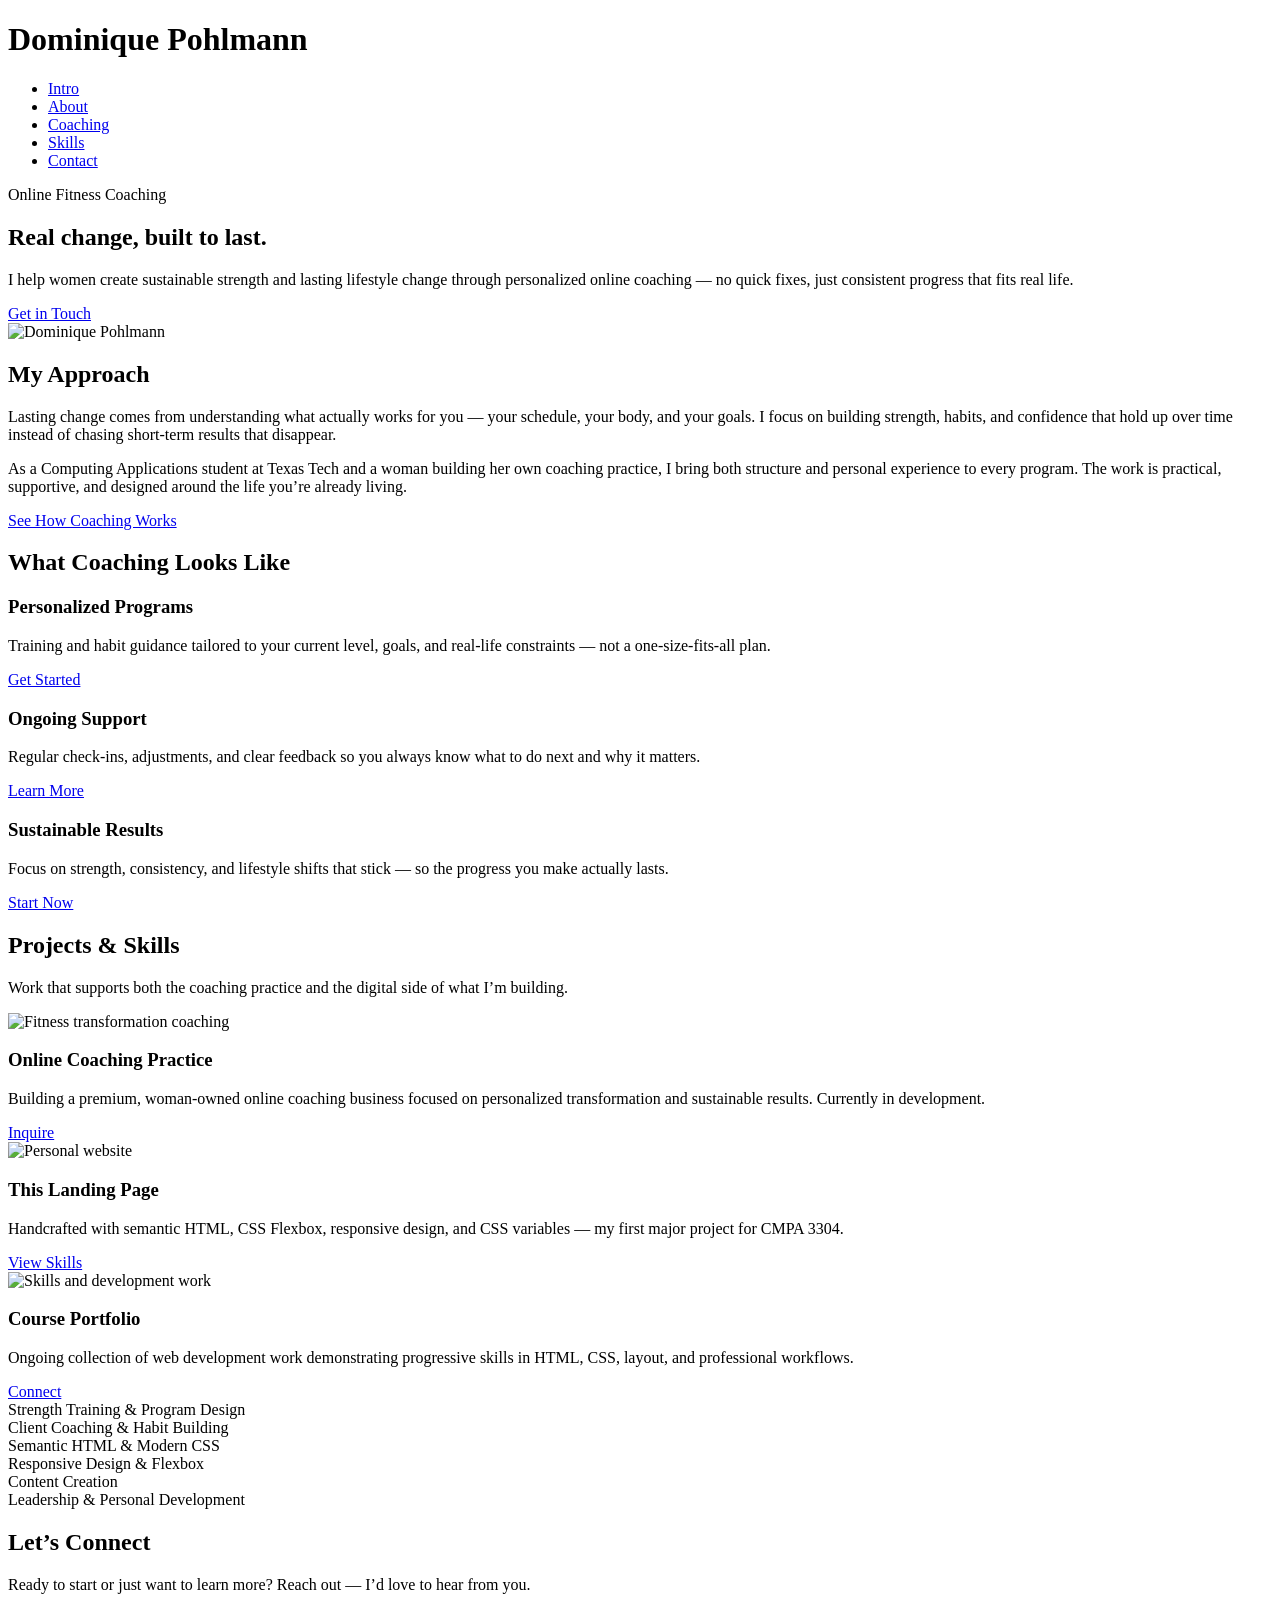
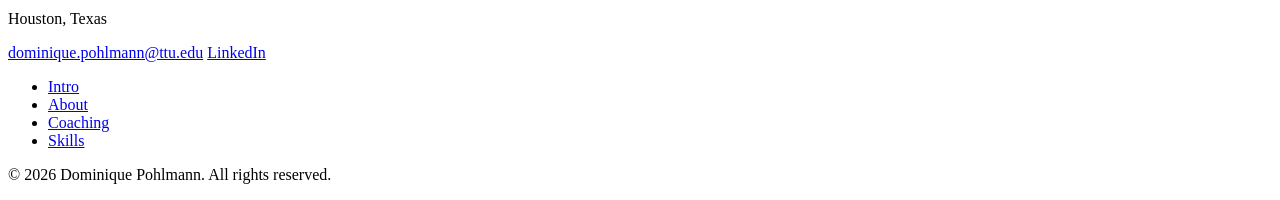
==== project-01/index.html @ d1913ff8 "Commit style and index file for project 1" ====
<!DOCTYPE html>
<html lang="UTF-8">
<head>
    <meta charset="UTF-8">
    <meta name="viewport" content="width=device-width, initial-scale=1.o">
    <title> Dominique Pohlmann | Online Fitness Coach</title>
</head>
<body>
    <header class="site-header">
     <div class="header-inner">
        <h1>Dominique Pohlmann</h1>
         <nav aria-label="Main navigation">
            <ul>
          <li><a href="#intro">Intro</a></li>
          <li><a href="#about">About</a></li>
          <li><a href="#coaching">Coaching</a></li>
          <li><a href="#skills">Skills</a></li>
          <li><a href="#contact">Contact</a></li>      
            </ul>
         </nav>  
        </ul>
     </div>
    </header>
     <main>
    <section id="intro" class="intro-section">
      <div class="intro-text">
        <p class="eyebrow">Online Fitness Coaching</p>
        <h2>Real change, built to last.</h2>
        <p class="lead">
          I help women create sustainable strength and lasting lifestyle change through personalized online coaching — no quick fixes, just consistent progress that fits real life.
        </p>
        <a href="#contact" class="cta-button">Get in Touch</a>
      </div>
      <div class="intro-image">
        <img src="portrait.jpg" alt="Dominique Pohlmann" width="560" height="700">
      </div>
    </section>
     <section id="about" class="about-section">
      <div class="section-inner">
        <h2>My Approach</h2>
        <p>
          Lasting change comes from understanding what actually works for you — your schedule, your body, and your goals. I focus on building strength, habits, and confidence that hold up over time instead of chasing short-term results that disappear.
        </p>
        <p>
          As a Computing Applications student at Texas Tech and a woman building her own coaching practice, I bring both structure and personal experience to every program. The work is practical, supportive, and designed around the life you’re already living.
        </p>
        <a href="#coaching" class="btn btn-secondary">See How Coaching Works</a>
      </div>
    </section>

<section id="coaching" class="coaching-section">
      <div class="section-inner">
        <h2>What Coaching Looks Like</h2>
        <div class="coaching-grid">
          <article class="coaching-card">
            <h3>Personalized Programs</h3>
            <p>Training and habit guidance tailored to your current level, goals, and real-life constraints — not a one-size-fits-all plan.</p>
            <a href="#contact" class="btn btn-outline">Get Started</a>
          </article>
          <article class="coaching-card">
            <h3>Ongoing Support</h3>
            <p>Regular check-ins, adjustments, and clear feedback so you always know what to do next and why it matters.</p>
            <a href="#contact" class="btn btn-outline">Learn More</a>
          </article>
          <article class="coaching-card">
            <h3>Sustainable Results</h3>
            <p>Focus on strength, consistency, and lifestyle shifts that stick — so the progress you make actually lasts.</p>
            <a href="#contact" class="btn btn-outline">Start Now</a>
          </article>
        </div>
      </div>
    </section>

     <section id="skills" class="skills-projects">
      <div class="section-inner">
        <h2>Projects & Skills</h2>
        <p class="section-intro">Work that supports both the coaching practice and the digital side of what I’m building.</p>

        <div class="projects-grid">
          <article class="project-card">
            <img src="fitness-project.jpg" alt="Fitness transformation coaching" width="600" height="380">
            <div class="project-content">
              <h3>Online Coaching Practice</h3>
              <p>Building a premium, woman-owned online coaching business focused on personalized transformation and sustainable results. Currently in development.</p>
              <a href="#contact" class="btn btn-primary">Inquire</a>
            </div>
          </article>
          <article class="project-card">
            <img src="website-project.jpg" alt="Personal website" width="600" height="380">
            <div class="project-content">
              <h3>This Landing Page</h3>
              <p>Handcrafted with semantic HTML, CSS Flexbox, responsive design, and CSS variables — my first major project for CMPA 3304.</p>
              <a href="#skills" class="btn btn-primary">View Skills</a>
            </div>
          </article>
          <article class="project-card">
            <img src="skills-visual.jpg" alt="Skills and development work" width="600" height="380">
            <div class="project-content">
              <h3>Course Portfolio</h3>
              <p>Ongoing collection of web development work demonstrating progressive skills in HTML, CSS, layout, and professional workflows.</p>
              <a href="#contact" class="btn btn-primary">Connect</a>
            </div>
          </article>
        </div>

        <div class="skills-list">
          <div class="skill-item">Strength Training & Program Design</div>
          <div class="skill-item">Client Coaching & Habit Building</div>
          <div class="skill-item">Semantic HTML & Modern CSS</div>
          <div class="skill-item">Responsive Design & Flexbox</div>
          <div class="skill-item">Content Creation</div>
          <div class="skill-item">Leadership & Personal Development</div>
        </div>
      </div>
    </section>
    </main>

     <footer id="contact" class="site-footer">
    <div class="footer-inner">
      <div class="footer-text">
        <h2>Let’s Connect</h2>
        <p>Ready to start or just want to learn more? Reach out — I’d love to hear from you.</p>
        <p class="location">Houston, Texas</p>
      </div>
      <div class="footer-links">
        <a href="mailto:dominique.pohlmann@ttu.edu" class="contact-link">dominique.pohlmann@ttu.edu</a>
        <a href="https://www.linkedin.com/in/dominique-pohlmann" class="contact-link" target="_blank" rel="noopener">LinkedIn</a>
        <nav aria-label="Footer navigation">
          <ul>
            <li><a href="#intro">Intro</a></li>
            <li><a href="#about">About</a></li>
            <li><a href="#coaching">Coaching</a></li>
            <li><a href="#skills">Skills</a></li>
          </ul>
        </nav>
      </div>
    </div>
    <p class="copyright">© 2026 Dominique Pohlmann. All rights reserved.</p>
  </footer>
</body>    
</html>
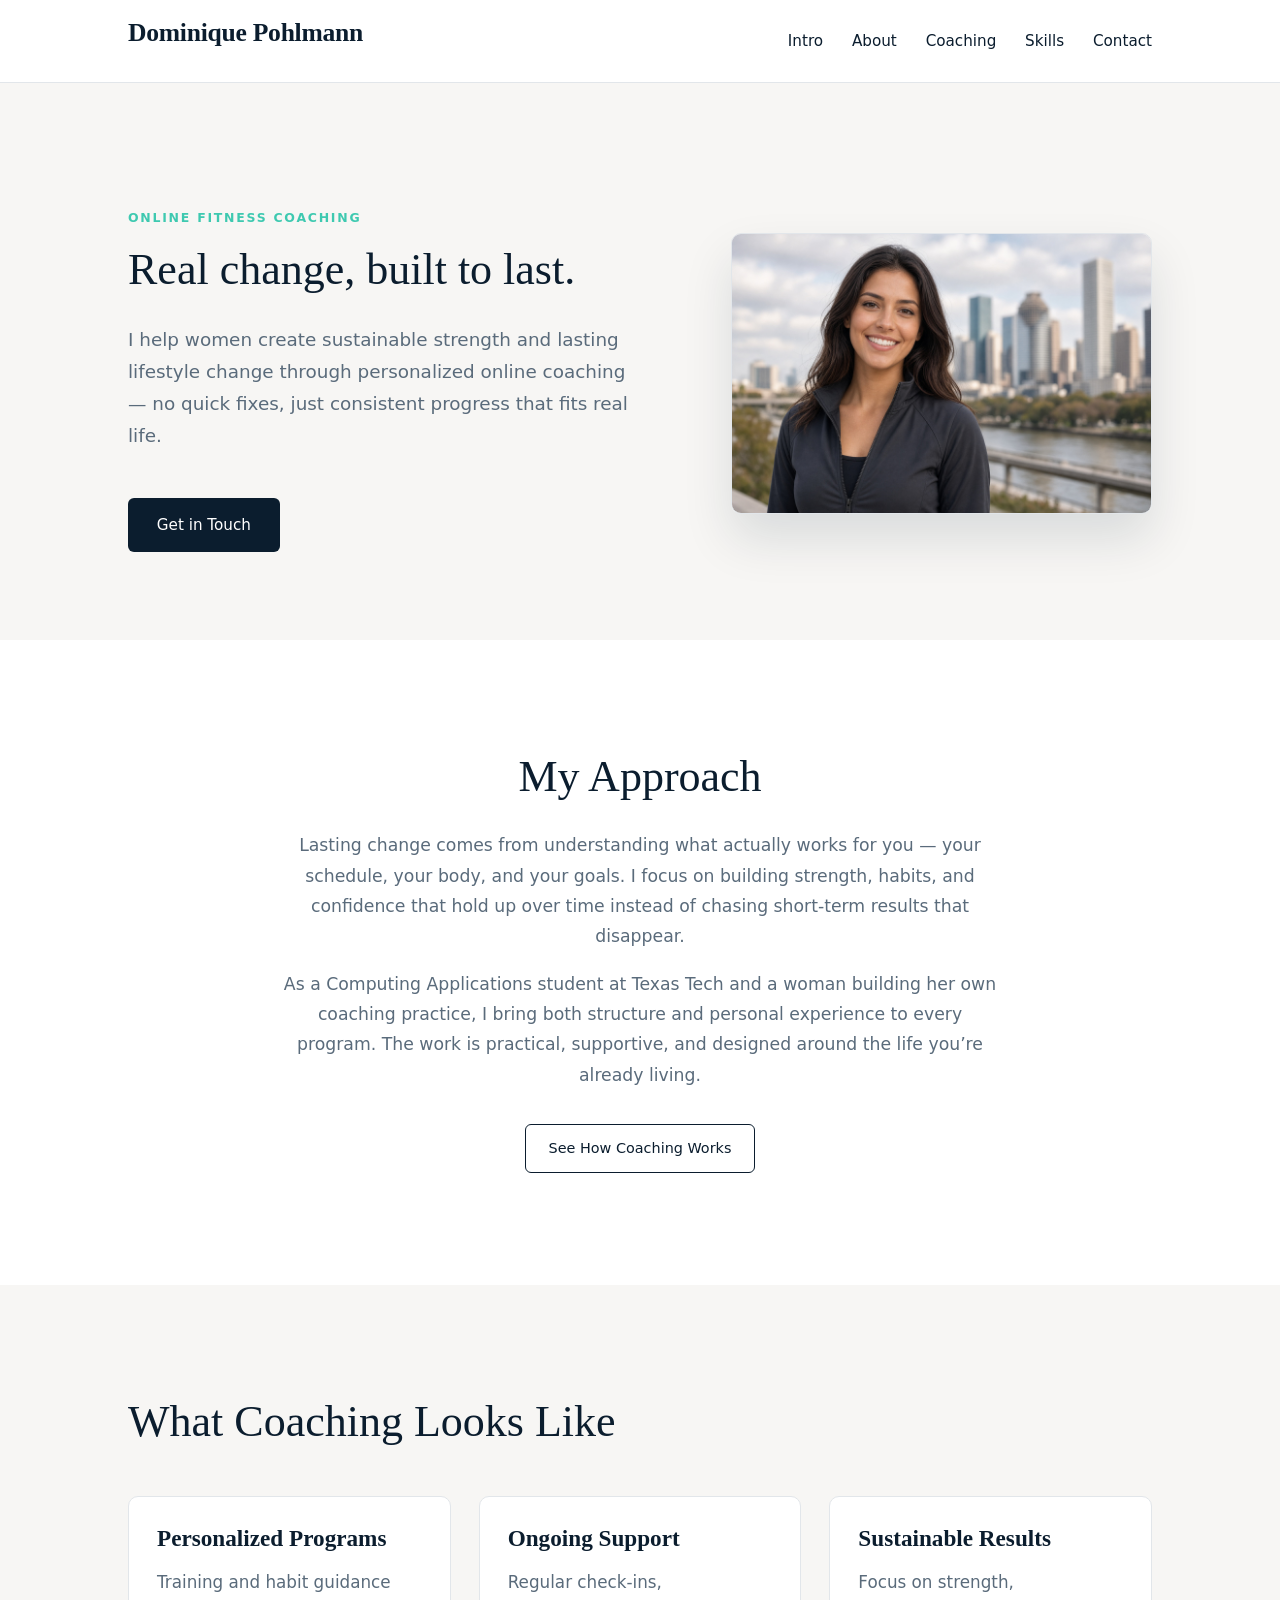
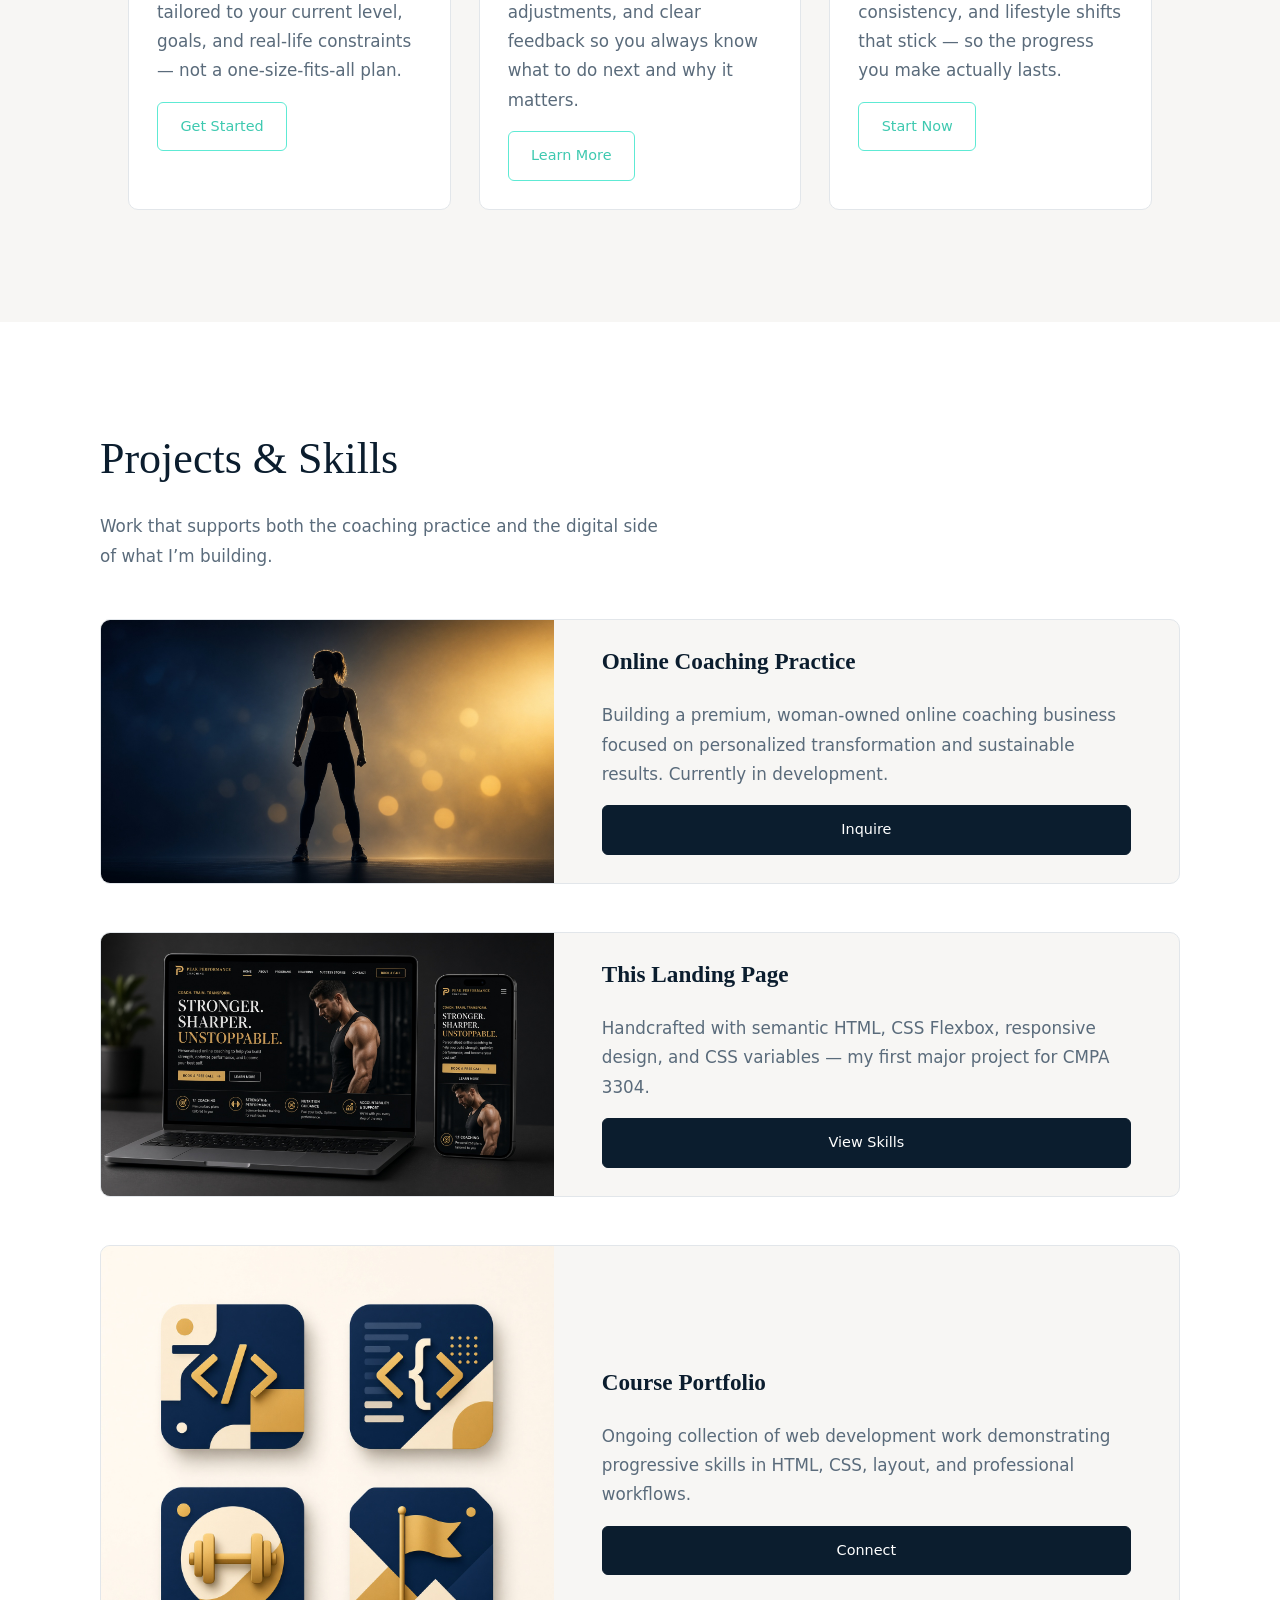
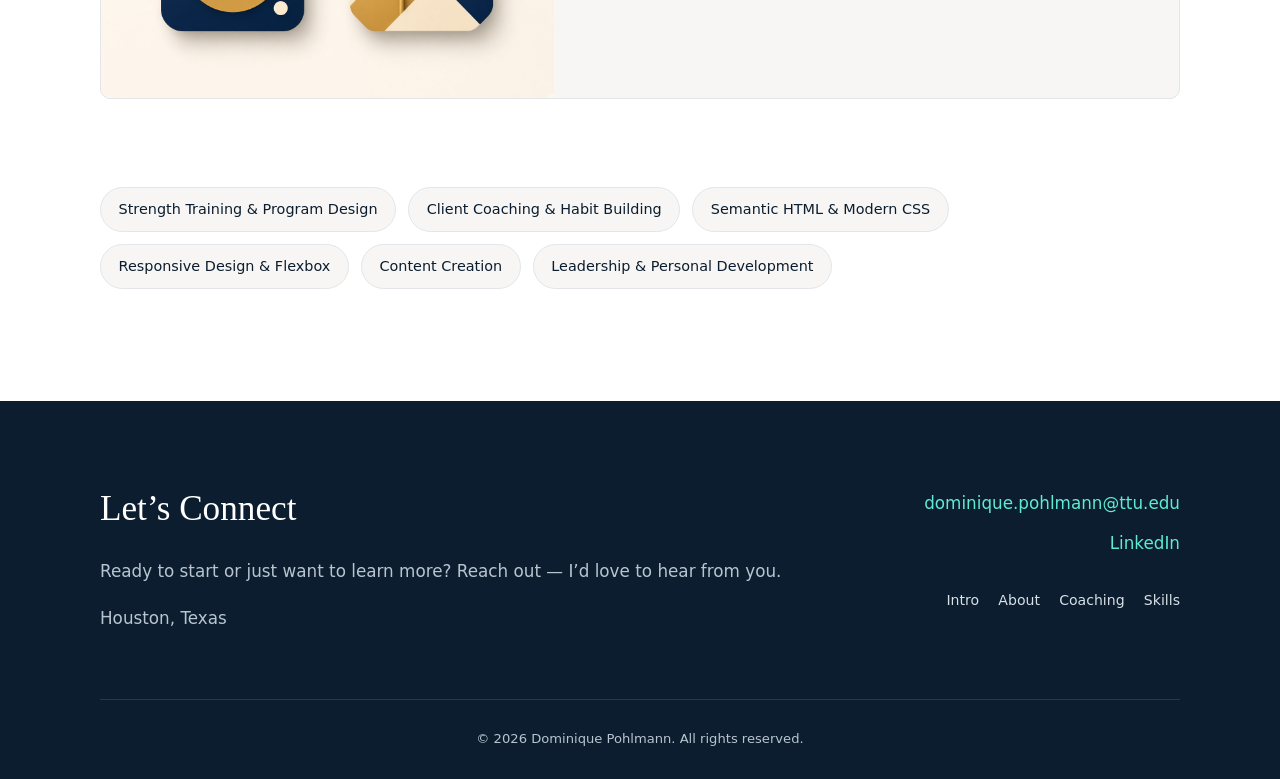
==== commit e7966227: "update index.html" ====
--- a/project-01/index.html
+++ b/project-01/index.html
@@ -1,9 +1,11 @@
 <!DOCTYPE html>
-<html lang="UTF-8">
+<html lang="en">
 <head>
     <meta charset="UTF-8">
-    <meta name="viewport" content="width=device-width, initial-scale=1.o">
+    <meta name="viewport" 
+    content="width=device-width, initial-scale=1.0">
     <title> Dominique Pohlmann | Online Fitness Coach</title>
+    <link rel="stylesheet" href="style.css">
 </head>
 <body>
     <header class="site-header">
@@ -17,8 +19,7 @@
           <li><a href="#skills">Skills</a></li>
           <li><a href="#contact">Contact</a></li>      
             </ul>
-         </nav>  
-        </ul>
+         </nav>
      </div>
     </header>
      <main>
--- a/project-01/style.css
+++ b/project-01/style.css
@@ -0,0 +1,531 @@
+
+:root {
+  --color-navy: #0b1d2e;
+  --color-navy-light: #132a40;
+  --color-teal: #5eead4;
+  --color-teal-soft: #7dd3c7;
+  --color-teal-hover: #3ec9b0;
+  --color-bg: #f7f6f4;
+  --color-bg-white: #ffffff;
+  --color-text: #1c2834;
+  --color-text-muted: #5a6b7b;
+  --color-border: #e2e6ea;
+  --font-heading: "Cormorant Garamond", Georgia, serif;
+  --font-body: "Outfit", system-ui, sans-serif;
+  --space-sm: 1rem;
+  --space-md: 1.75rem;
+  --space-lg: 3rem;
+  --space-xl: 5.5rem;
+  --space-2xl: 7rem;
+  --radius: 10px;
+  --transition: 0.3s ease;
+  --max-width: 1080px;
+}
+
+*,
+*::before,
+*::after {
+  box-sizing: border-box;
+}
+
+html {
+  scroll-behavior: smooth;
+}
+
+body {
+  margin: 0;
+  font-family: var(--font-body);
+  font-weight: 400;
+  font-size: 1.05rem;
+  line-height: 1.75;
+  color: var(--color-text);
+  background-color: var(--color-bg);
+}
+
+h1, h2, h3 {
+  font-family: var(--font-heading);
+  color: var(--color-navy);
+  font-weight: 600;
+  line-height: 1.15;
+  margin-top: 0;
+}
+
+h1 {
+  font-size: 1.6rem;
+  letter-spacing: -0.01em;
+}
+
+h2 {
+  font-size: 2.75rem;
+  margin-bottom: var(--space-md);
+  font-weight: 500;
+}
+
+h3 {
+  font-size: 1.45rem;
+  margin-bottom: 0.6rem;
+}
+
+p {
+  margin-bottom: 1.1rem;
+}
+
+a {
+  color: var(--color-teal-hover);
+  text-decoration: none;
+  transition: color var(--transition);
+}
+
+img {
+  max-width: 100%;
+  height: auto;
+  display: block;
+  border-radius: var(--radius);
+}
+
+.site-header {
+  background: var(--color-bg-white);
+  border-bottom: 1px solid var(--color-border);
+  position: sticky;
+  top: 0;
+  z-index: 100;
+  padding: 1.1rem 0;
+}
+
+.header-inner {
+  max-width: var(--max-width);
+  margin: 0 auto;
+  padding: 0 var(--space-md);
+  display: flex;
+  justify-content: space-between;
+  align-items: center;
+}
+
+.site-header nav ul {
+  display: flex;
+  gap: 1.8rem;
+  list-style: none;
+  margin: 0;
+  padding: 0;
+}
+
+.site-header nav a {
+  color: var(--color-navy);
+  font-weight: 500;
+  font-size: 0.95rem;
+  position: relative;
+}
+
+.site-header nav a:hover {
+  color: var(--color-teal-hover);
+}
+
+.site-header nav a::after {
+  content: "";
+  position: absolute;
+  width: 0;
+  height: 2px;
+  bottom: -5px;
+  left: 0;
+  background: var(--color-teal);
+  transition: width var(--transition);
+}
+
+.site-header nav a:hover::after {
+  width: 100%;
+}
+
+.intro-section {
+  max-width: var(--max-width);
+  margin: 0 auto;
+  padding: var(--space-2xl) var(--space-md) var(--space-xl);
+  display: flex;
+  align-items: center;
+  gap: var(--space-xl);
+}
+
+.intro-text {
+  flex: 1.1;
+}
+
+.intro-image {
+  flex: 0.9;
+}
+
+.intro-image img {
+  box-shadow: 0 25px 50px rgba(11, 29, 46, 0.12);
+  border: 1px solid var(--color-border);
+}
+
+.eyebrow {
+  text-transform: uppercase;
+  letter-spacing: 0.14em;
+  font-size: 0.78rem;
+  font-weight: 600;
+  color: var(--color-teal-hover);
+  margin-bottom: var(--space-sm);
+}
+
+.lead {
+  font-size: 1.15rem;
+  color: var(--color-text-muted);
+  max-width: 520px;
+}
+
+.cta-button {
+  display: inline-block;
+  margin-top: var(--space-md);
+  background: var(--color-navy);
+  color: #ffffff;
+  padding: 0.85rem 1.8rem;
+  border-radius: 6px;
+  font-weight: 500;
+  font-size: 0.95rem;
+  transition: background var(--transition), transform var(--transition);
+}
+
+.cta-button:hover {
+  background: var(--color-navy-light);
+  transform: translateY(-2px);
+  color: #ffffff;
+}
+
+.btn {
+  display: inline-block;
+  margin-top: 1rem;
+  padding: 0.7rem 1.4rem;
+  border-radius: 6px;
+  font-weight: 500;
+  font-size: 0.9rem;
+  text-align: center;
+  transition: background var(--transition), color var(--transition), border-color var(--transition), transform var(--transition);
+}
+
+.btn-primary {
+  background: var(--color-navy);
+  color: #ffffff;
+  border: 1px solid var(--color-navy);
+}
+
+.btn-primary:hover {
+  background: var(--color-navy-light);
+  transform: translateY(-2px);
+  color: #ffffff;
+}
+
+.btn-secondary {
+  background: transparent;
+  color: var(--color-navy);
+  border: 1px solid var(--color-navy);
+}
+
+.btn-secondary:hover {
+  background: var(--color-navy);
+  color: #ffffff;
+  transform: translateY(-2px);
+}
+
+.btn-outline {
+  background: transparent;
+  color: var(--color-teal-hover);
+  border: 1px solid var(--color-teal);
+}
+
+.btn-outline:hover {
+  background: var(--color-teal);
+  color: var(--color-navy);
+  transform: translateY(-2px);
+}
+
+.about-section {
+  background: var(--color-bg-white);
+  padding: var(--space-2xl) var(--space-md);
+}
+
+.section-inner {
+  max-width: 720px;
+  margin: 0 auto;
+  text-align: center;
+}
+
+.about-section p {
+  color: var(--color-text-muted);
+  font-size: 1.08rem;
+}
+
+
+.coaching-section {
+  padding: var(--space-2xl) var(--space-md);
+  max-width: var(--max-width);
+  margin: 0 auto;
+}
+
+.coaching-section .section-inner {
+  max-width: 100%;
+  text-align: left;
+}
+
+.coaching-grid {
+  display: flex;
+  gap: var(--space-md);
+  margin-top: var(--space-lg);
+}
+
+.coaching-card {
+  flex: 1;
+  background: var(--color-bg-white);
+  border: 1px solid var(--color-border);
+  border-radius: var(--radius);
+  padding: var(--space-md) var(--space-md);
+  transition: transform var(--transition), box-shadow var(--transition), border-color var(--transition);
+}
+
+.coaching-card:hover {
+  transform: translateY(-5px);
+  box-shadow: 0 12px 32px rgba(11, 29, 46, 0.08);
+  border-color: var(--color-teal);
+}
+
+.coaching-card p {
+  color: var(--color-text-muted);
+  margin-bottom: 0;
+}
+
+.skills-projects {
+  background: var(--color-bg-white);
+  padding: var(--space-2xl) var(--space-md);
+}
+
+.skills-projects .section-inner {
+  max-width: var(--max-width);
+  text-align: left;
+}
+
+.section-intro {
+  color: var(--color-text-muted);
+  margin-bottom: var(--space-lg);
+  max-width: 560px;
+}
+
+.projects-grid {
+  display: flex;
+  flex-direction: column;
+  gap: var(--space-lg);
+  margin-bottom: var(--space-xl);
+}
+
+.project-card {
+  display: flex;
+  background: var(--color-bg);
+  border: 1px solid var(--color-border);
+  border-radius: var(--radius);
+  overflow: hidden;
+  transition: transform var(--transition), box-shadow var(--transition);
+}
+
+.project-card:hover {
+  transform: translateY(-4px);
+  box-shadow: 0 16px 36px rgba(11, 29, 46, 0.1);
+}
+
+.project-card img {
+  width: 42%;
+  object-fit: cover;
+  border-radius: 0;
+}
+
+.project-content {
+  padding: var(--space-md) var(--space-lg);
+  flex: 1;
+  display: flex;
+  flex-direction: column;
+  justify-content: center;
+}
+
+.project-content p {
+  color: var(--color-text-muted);
+  margin-bottom: 0;
+}
+
+.skills-list {
+  display: flex;
+  flex-wrap: wrap;
+  gap: 0.75rem;
+  margin-top: var(--space-md);
+}
+
+.skill-item {
+  background: var(--color-bg);
+  border: 1px solid var(--color-border);
+  padding: 0.55rem 1.1rem;
+  border-radius: 999px;
+  font-size: 0.9rem;
+  font-weight: 500;
+  color: var(--color-navy);
+  transition: background var(--transition), border-color var(--transition), color var(--transition);
+}
+
+.skill-item:hover {
+  background: var(--color-navy);
+  color: #ffffff;
+  border-color: var(--color-navy);
+}
+
+.site-footer {
+  background: var(--color-navy);
+  color: #d8e0e8;
+  padding: var(--space-xl) var(--space-md) var(--space-md);
+}
+
+.footer-inner {
+  max-width: var(--max-width);
+  margin: 0 auto;
+  display: flex;
+  justify-content: space-between;
+  align-items: flex-start;
+  gap: var(--space-lg);
+  padding-bottom: var(--space-lg);
+  border-bottom: 1px solid rgba(255, 255, 255, 0.12);
+}
+
+.site-footer h2 {
+  color: #ffffff;
+  font-size: 2.2rem;
+}
+
+.site-footer p {
+  color: #b8c5d0;
+}
+
+.location {
+  font-weight: 500;
+  margin-top: var(--space-sm);
+  color: var(--color-teal-soft);
+}
+
+.footer-links {
+  text-align: right;
+  display: flex;
+  flex-direction: column;
+  gap: 0.6rem;
+  align-items: flex-end;
+}
+
+.contact-link {
+  color: var(--color-teal);
+  font-weight: 500;
+  font-size: 1.05rem;
+  border-bottom: 1px solid transparent;
+  transition: border-color var(--transition), color var(--transition);
+}
+
+.contact-link:hover {
+  color: #ffffff;
+  border-color: var(--color-teal);
+}
+
+.site-footer nav ul {
+  list-style: none;
+  padding: 0;
+  margin: var(--space-sm) 0 0;
+  display: flex;
+  gap: 1.2rem;
+  justify-content: flex-end;
+}
+
+.site-footer nav a {
+  color: #d8e0e8;
+  font-size: 0.88rem;
+}
+
+.site-footer nav a:hover {
+  color: var(--color-teal);
+}
+
+.copyright {
+  max-width: var(--max-width);
+  margin: var(--space-md) auto 0;
+  text-align: center;
+  font-size: 0.82rem;
+  color: #8a9aa8;
+}
+
+@media (max-width: 860px) {
+  .header-inner {
+    flex-direction: column;
+    gap: 0.9rem;
+  }
+
+  .site-header nav ul {
+    gap: 1.1rem;
+    flex-wrap: wrap;
+    justify-content: center;
+  }
+
+  .intro-section {
+    flex-direction: column;
+    text-align: center;
+    padding-top: var(--space-xl);
+    gap: var(--space-lg);
+  }
+
+  .intro-image {
+    max-width: 320px;
+    margin: 0 auto;
+  }
+
+  .lead {
+    margin-left: auto;
+    margin-right: auto;
+  }
+
+  h2 {
+    font-size: 2.2rem;
+  }
+
+  .coaching-grid {
+    flex-direction: column;
+  }
+
+  .project-card {
+    flex-direction: column;
+  }
+
+  .project-card img {
+    width: 100%;
+    height: 240px;
+  }
+
+  .footer-inner {
+    flex-direction: column;
+    text-align: center;
+    gap: var(--space-md);
+  }
+
+  .footer-links {
+    align-items: center;
+    text-align: center;
+  }
+
+  .site-footer nav ul {
+    justify-content: center;
+  }
+}
+
+@media (max-width: 480px) {
+  body {
+    font-size: 1rem;
+  }
+
+  h1 {
+    font-size: 1.4rem;
+  }
+
+  .intro-section,
+  .about-section,
+  .coaching-section,
+  .skills-projects {
+    padding-left: var(--space-sm);
+    padding-right: var(--space-sm);
+  }
+}
